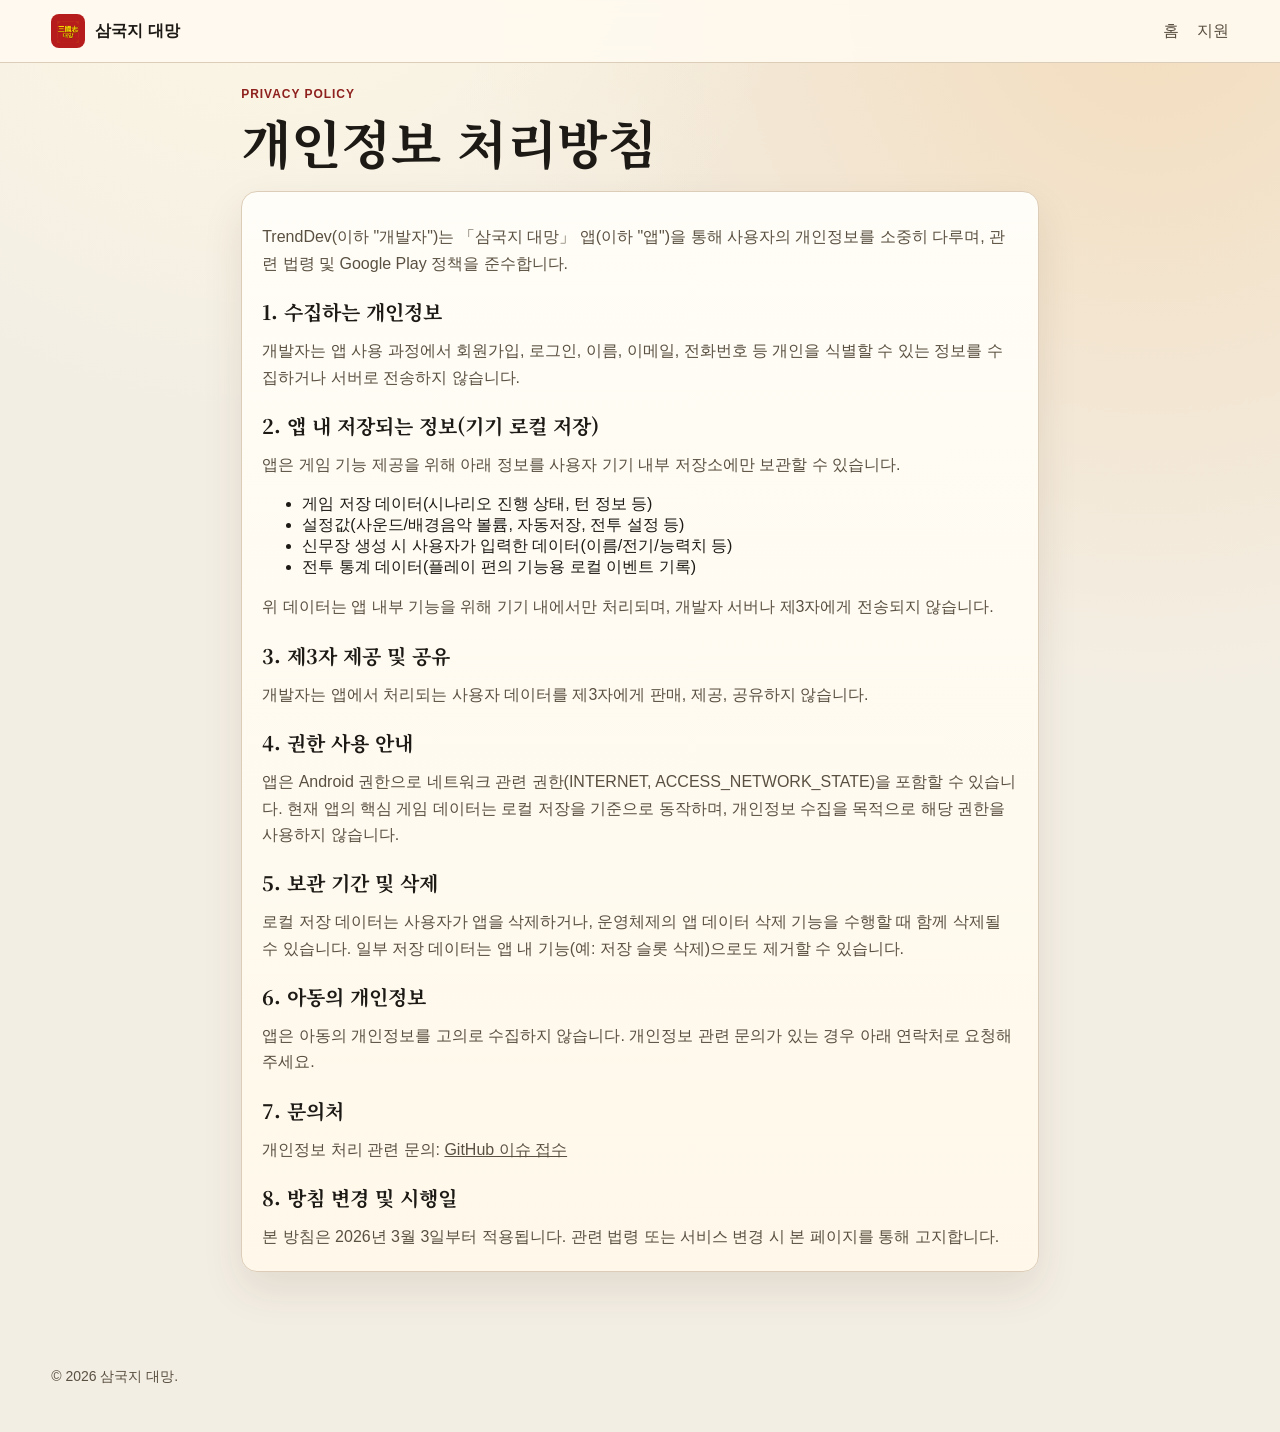
==== privacy.html @ 7b6fb24c "Initial website from threekingdom/docs" ====
<!doctype html>
<html lang="ko">
  <head>
    <meta charset="UTF-8" />
    <meta name="viewport" content="width=device-width, initial-scale=1.0" />
    <title>삼국지 대망 | 개인정보 처리방침</title>
    <meta
      name="description"
      content="삼국지 대망 개인정보 처리방침 페이지."
    />
    <link rel="stylesheet" href="./styles.css" />
  </head>
  <body>
    <header class="site-header">
      <a class="brand" href="./index.html">
        <img src="./assets/img/app_icon.png" alt="삼국지 대망 아이콘" />
        <span>삼국지 대망</span>
      </a>
      <nav>
        <a href="./index.html">홈</a>
        <a href="./support.html">지원</a>
      </nav>
    </header>

    <main class="narrow">
      <section class="page-head">
        <p class="kicker">Privacy Policy</p>
        <h1>개인정보 처리방침</h1>
      </section>

      <section class="card policy">
        <p>
          TrendDev(이하 "개발자")는 「삼국지 대망」 앱(이하 "앱")을 통해 사용자의
          개인정보를 소중히 다루며, 관련 법령 및 Google Play 정책을 준수합니다.
        </p>

        <h2>1. 수집하는 개인정보</h2>
        <p>
          개발자는 앱 사용 과정에서 회원가입, 로그인, 이름, 이메일, 전화번호 등
          개인을 식별할 수 있는 정보를 수집하거나 서버로 전송하지 않습니다.
        </p>

        <h2>2. 앱 내 저장되는 정보(기기 로컬 저장)</h2>
        <p>
          앱은 게임 기능 제공을 위해 아래 정보를 사용자 기기 내부 저장소에만
          보관할 수 있습니다.
        </p>
        <ul>
          <li>게임 저장 데이터(시나리오 진행 상태, 턴 정보 등)</li>
          <li>설정값(사운드/배경음악 볼륨, 자동저장, 전투 설정 등)</li>
          <li>신무장 생성 시 사용자가 입력한 데이터(이름/전기/능력치 등)</li>
          <li>전투 통계 데이터(플레이 편의 기능용 로컬 이벤트 기록)</li>
        </ul>
        <p>
          위 데이터는 앱 내부 기능을 위해 기기 내에서만 처리되며, 개발자 서버나
          제3자에게 전송되지 않습니다.
        </p>

        <h2>3. 제3자 제공 및 공유</h2>
        <p>
          개발자는 앱에서 처리되는 사용자 데이터를 제3자에게 판매, 제공, 공유하지
          않습니다.
        </p>

        <h2>4. 권한 사용 안내</h2>
        <p>
          앱은 Android 권한으로 네트워크 관련 권한(INTERNET,
          ACCESS_NETWORK_STATE)을 포함할 수 있습니다. 현재 앱의 핵심 게임 데이터는
          로컬 저장을 기준으로 동작하며, 개인정보 수집을 목적으로 해당 권한을
          사용하지 않습니다.
        </p>

        <h2>5. 보관 기간 및 삭제</h2>
        <p>
          로컬 저장 데이터는 사용자가 앱을 삭제하거나, 운영체제의 앱 데이터 삭제
          기능을 수행할 때 함께 삭제될 수 있습니다. 일부 저장 데이터는 앱 내
          기능(예: 저장 슬롯 삭제)으로도 제거할 수 있습니다.
        </p>

        <h2>6. 아동의 개인정보</h2>
        <p>
          앱은 아동의 개인정보를 고의로 수집하지 않습니다. 개인정보 관련 문의가
          있는 경우 아래 연락처로 요청해 주세요.
        </p>

        <h2>7. 문의처</h2>
        <p>
          개인정보 처리 관련 문의:
          <a
            href="https://github.com/kimsungtaek1/threekingdom/issues/new/choose"
            target="_blank"
            rel="noopener noreferrer"
            >GitHub 이슈 접수</a
          >
        </p>

        <h2>8. 방침 변경 및 시행일</h2>
        <p>
          본 방침은 2026년 3월 3일부터 적용됩니다. 관련 법령 또는 서비스 변경 시
          본 페이지를 통해 고지합니다.
        </p>
      </section>
    </main>

    <footer class="site-footer">
      <p>© 2026 삼국지 대망.</p>
    </footer>
  </body>
</html>
---- styles.css ----
@import url("https://fonts.googleapis.com/css2?family=Noto+Serif+KR:wght@600;700&family=SUIT:wght@400;500;700&display=swap");

:root {
  --bg: #f3eee4;
  --paper: #fffaf0;
  --ink: #1d1a16;
  --muted: #5a5041;
  --primary: #8e211e;
  --primary-strong: #741917;
  --line: #dccdb8;
  --shadow: 0 18px 40px rgba(72, 36, 21, 0.1);
}

*,
*::before,
*::after {
  box-sizing: border-box;
}

html,
body {
  margin: 0;
  padding: 0;
  color: var(--ink);
  background:
    radial-gradient(circle at 20% -10%, #fff8e4 0%, transparent 30%),
    radial-gradient(circle at 90% 0%, #f3ddbe 0%, transparent 38%),
    var(--bg);
  font-family: "SUIT", "Apple SD Gothic Neo", "Noto Sans KR", sans-serif;
}

a {
  color: inherit;
}

.site-header {
  position: sticky;
  top: 0;
  z-index: 10;
  display: flex;
  align-items: center;
  justify-content: space-between;
  padding: 14px clamp(18px, 4vw, 56px);
  border-bottom: 1px solid var(--line);
  background: rgba(255, 250, 240, 0.9);
  backdrop-filter: blur(10px);
}

.brand {
  display: inline-flex;
  align-items: center;
  gap: 10px;
  text-decoration: none;
  font-weight: 700;
}

.brand img {
  width: 34px;
  height: 34px;
  border-radius: 8px;
}

nav {
  display: inline-flex;
  align-items: center;
  gap: 18px;
}

nav a {
  text-decoration: none;
  color: var(--muted);
  font-weight: 500;
}

main {
  padding: 24px clamp(18px, 4vw, 56px) 64px;
}

.hero {
  display: grid;
  grid-template-columns: 1.1fr 0.9fr;
  gap: 28px;
  align-items: center;
}

.kicker {
  margin: 0;
  color: var(--primary);
  letter-spacing: 0.08em;
  font-size: 12px;
  font-weight: 700;
  text-transform: uppercase;
}

h1,
h2,
h3 {
  margin: 0;
  font-family: "Noto Serif KR", serif;
}

h1 {
  margin-top: 10px;
  font-size: clamp(34px, 6vw, 52px);
  line-height: 1.2;
}

.lead {
  margin-top: 16px;
  max-width: 58ch;
  color: var(--muted);
  line-height: 1.65;
}

.cta-row {
  display: flex;
  flex-wrap: wrap;
  gap: 12px;
  margin-top: 24px;
}

.btn {
  display: inline-flex;
  align-items: center;
  justify-content: center;
  padding: 11px 16px;
  border-radius: 10px;
  text-decoration: none;
  font-weight: 700;
}

.btn-primary {
  color: #fff9f4;
  background: linear-gradient(135deg, var(--primary), var(--primary-strong));
}

.btn-secondary {
  border: 1px solid var(--line);
  background: #fff;
}

.hero-shot {
  margin: 0;
}

.hero-shot img {
  width: min(100%, 370px);
  display: block;
  margin-left: auto;
  border-radius: 22px;
  border: 1px solid var(--line);
  box-shadow: var(--shadow);
}

.features {
  margin-top: 34px;
  display: grid;
  grid-template-columns: repeat(3, minmax(0, 1fr));
  gap: 14px;
}

.card {
  padding: 20px;
  border: 1px solid var(--line);
  border-radius: 16px;
  background: linear-gradient(180deg, #fffdf7 0%, #fff8ea 100%);
  box-shadow: var(--shadow);
  animation: rise 0.55s ease both;
}

.card p {
  margin: 12px 0 0;
  color: var(--muted);
  line-height: 1.65;
}

.narrow {
  max-width: 900px;
  margin: 0 auto;
}

.page-head {
  margin-bottom: 18px;
}

.support-contact,
.faq,
.policy {
  margin-top: 14px;
}

.faq h3 {
  margin-top: 18px;
  font-size: 18px;
}

.policy h2 {
  margin-top: 20px;
  font-size: 20px;
}

.site-footer {
  padding: 18px clamp(18px, 4vw, 56px) 32px;
  color: var(--muted);
  font-size: 14px;
}

@keyframes rise {
  from {
    transform: translateY(6px);
    opacity: 0;
  }
  to {
    transform: translateY(0);
    opacity: 1;
  }
}

@media (max-width: 980px) {
  .hero {
    grid-template-columns: 1fr;
  }

  .hero-shot img {
    margin: 0;
    width: min(100%, 420px);
  }

  .features {
    grid-template-columns: 1fr;
  }
}
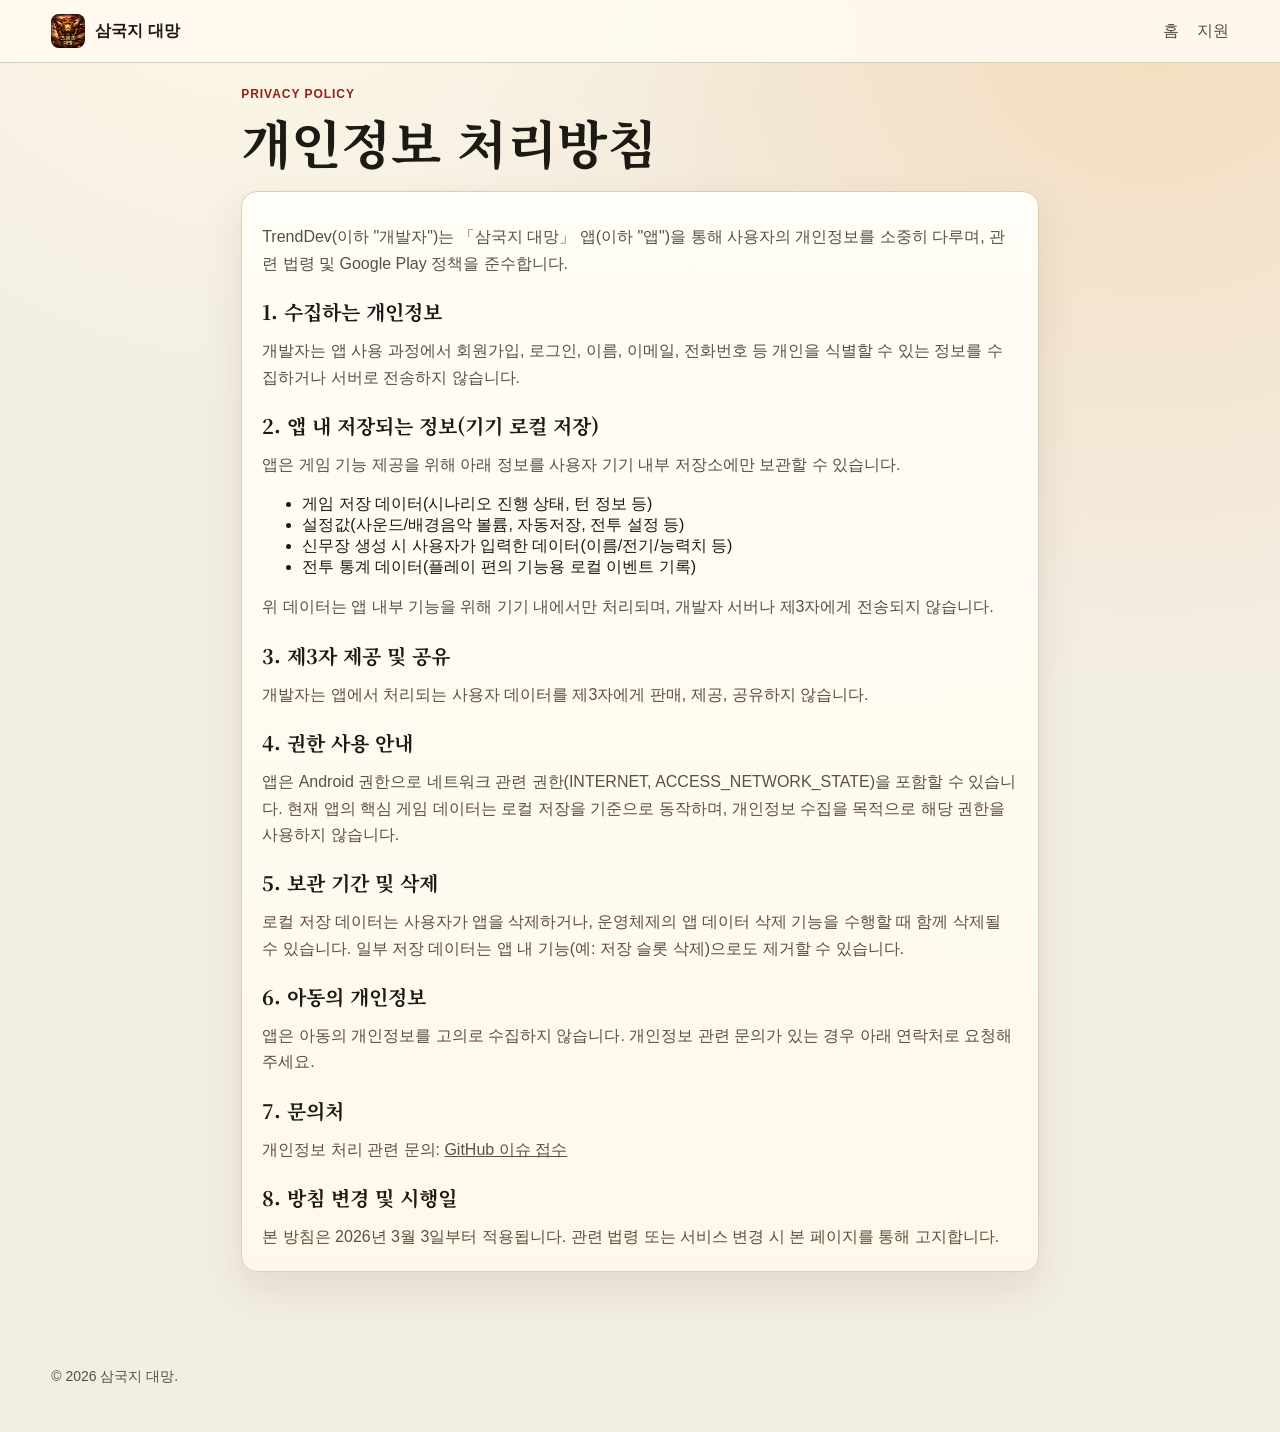
==== commit 35239b9d: "Update hero landscape and refresh app/favicon icons" ====
--- a/privacy.html
+++ b/privacy.html
@@ -8,6 +8,9 @@
       name="description"
       content="삼국지 대망 개인정보 처리방침 페이지."
     />
+    <link rel="icon" type="image/x-icon" href="./favicon.ico" />
+    <link rel="icon" type="image/png" sizes="32x32" href="./assets/img/app_icon.png" />
+    <link rel="apple-touch-icon" href="./assets/img/app_icon.png" />
     <link rel="stylesheet" href="./styles.css" />
   </head>
   <body>
--- a/styles.css
+++ b/styles.css
@@ -141,12 +141,14 @@
 
 .hero-shot {
   margin: 0;
+  width: 100%;
+  display: flex;
+  justify-content: flex-end;
 }
 
 .hero-shot img {
-  width: min(100%, 370px);
+  width: min(100%, 760px);
   display: block;
-  margin-left: auto;
   border-radius: 22px;
   border: 1px solid var(--line);
   box-shadow: var(--shadow);
@@ -222,8 +224,8 @@
   }
 
   .hero-shot img {
-    margin: 0;
-    width: min(100%, 420px);
+    width: 100%;
+    max-width: 760px;
   }
 
   .features {
